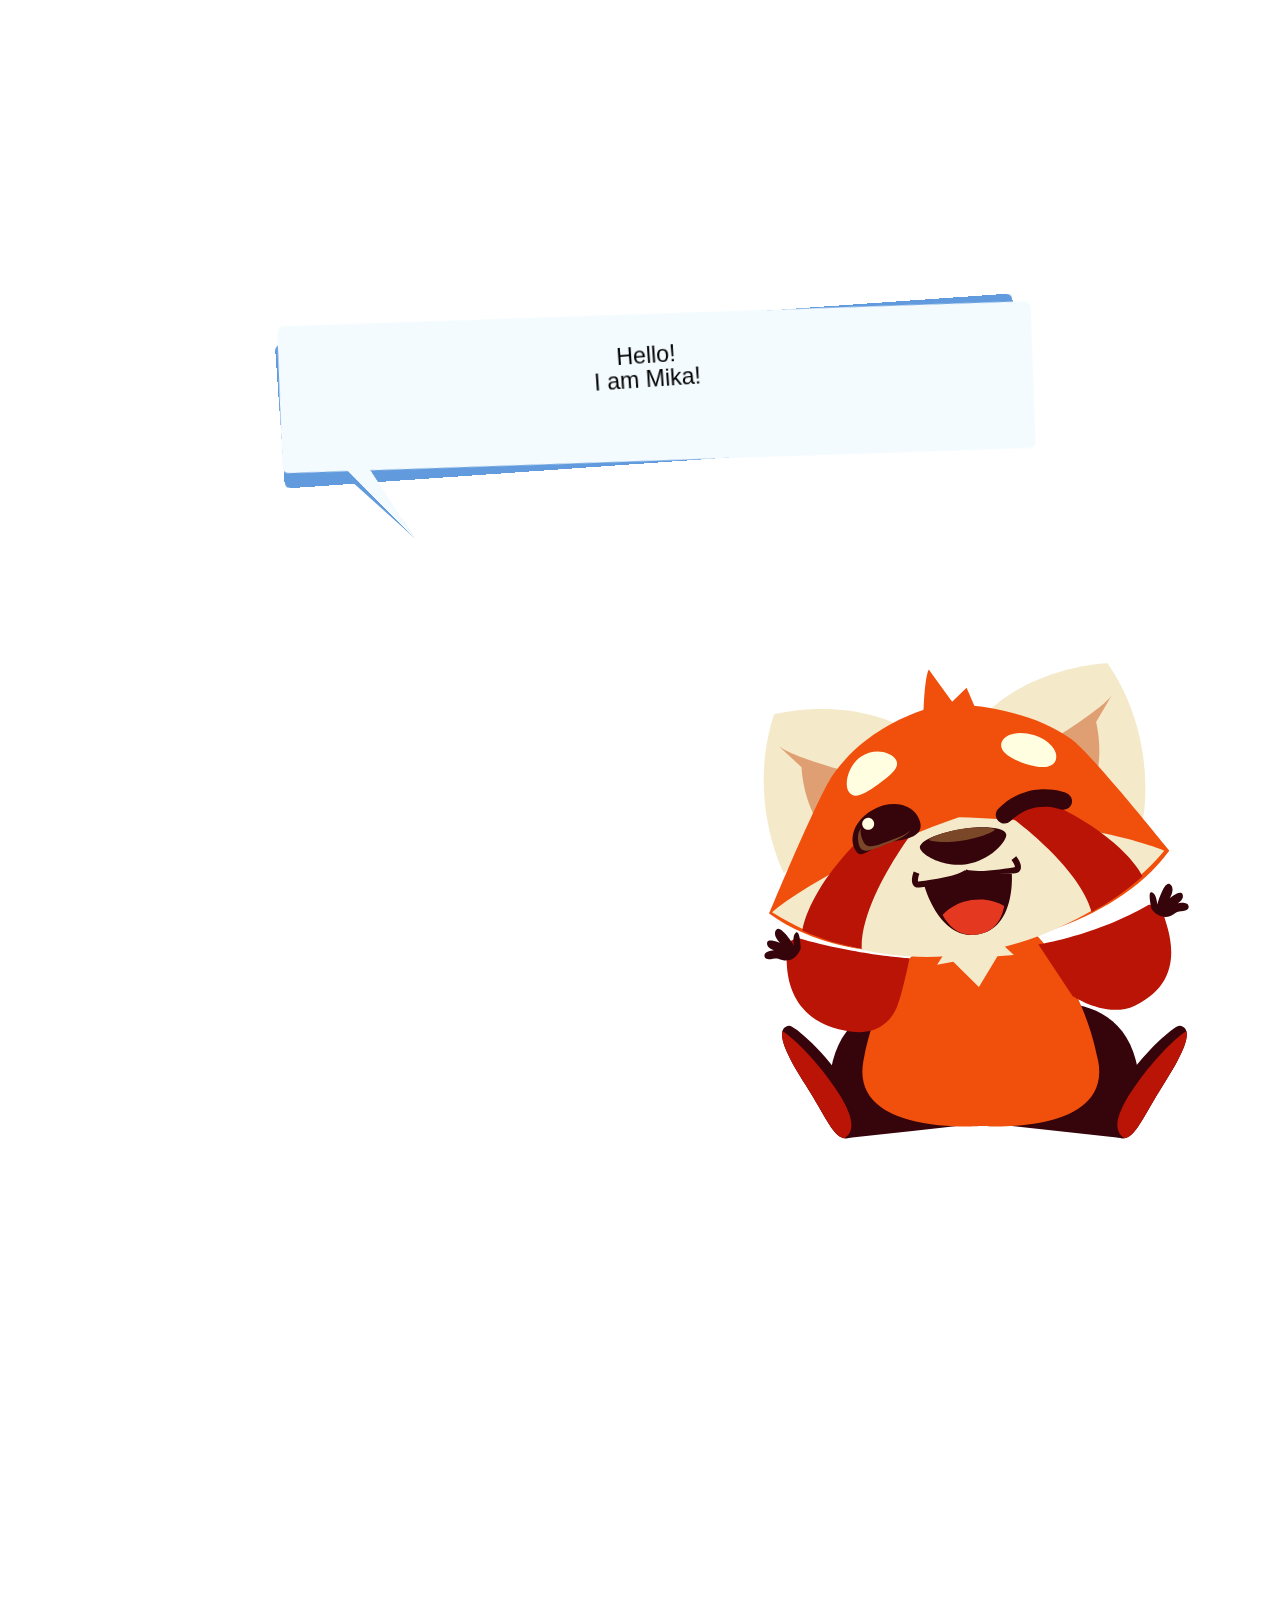
==== index.html @ baeb0e44 "Merge pull request #1 from sara-mansouri/master" ====
<!DOCTYPE html>
<html>
<head>
  <meta charset="utf-8">
  <meta name="viewport" content="width=device-width, initial-scale=1">
  <title>Made with Thimble</title>
  <link rel="stylesheet" href="style.css">
</head>
<body>

<!--  <img id="mobile" src="mm.jpg"/>-->
<div id="over">
  
  <div class='speech-bubble'>Hello!<br/> I am Mika!

  </div>
<!--  <img src="mika-happy-move hands.svg"/>-->

  <svg
       xmlns:dc="http://purl.org/dc/elements/1.1/"
       xmlns:cc="http://creativecommons.org/ns#"
       xmlns:rdf="http://www.w3.org/1999/02/22-rdf-syntax-ns#"
       xmlns:svg="http://www.w3.org/2000/svg"
       xmlns="http://www.w3.org/2000/svg"
       xmlns:sodipodi="http://sodipodi.sourceforge.net/DTD/sodipodi-0.dtd"
       xmlns:inkscape="http://www.inkscape.org/namespaces/inkscape"
     
       viewBox="0 0 744.09448819 1052.3622047"
       id="svg5405"
       version="1.1"
       inkscape:version="0.91 r13725"
       sodipodi:docname="mika-happy.svg">
    <defs
          id="defs5407">
      <clipPath
                clipPathUnits="userSpaceOnUse"
                id="clipPath4106">
        <path
              d="m 0,1476.927 800,0 L 800,0 0,0 0,1476.927 Z"
              id="path4108"
              inkscape:connector-curvature="0" />
      </clipPath>
    </defs>
    <sodipodi:namedview
                        id="base"
                        pagecolor="#ffffff"
                        bordercolor="#666666"
                        borderopacity="1.0"
                        inkscape:pageopacity="0.0"
                        inkscape:pageshadow="2"
                        inkscape:zoom="0.7"
                        inkscape:cx="205.50211"
                        inkscape:cy="623.32447"
                        inkscape:document-units="px"
                        inkscape:current-layer="layer1"
                        showgrid="false"
                        inkscape:window-width="761"
                        inkscape:window-height="874"
                        inkscape:window-x="101"
                        inkscape:window-y="73"
                        inkscape:window-maximized="0" />
    <metadata
              id="metadata5410">
      <rdf:RDF>
        <cc:Work
                 rdf:about="">
          <dc:format>image/svg+xml</dc:format>
          <dc:type
                   rdf:resource="http://purl.org/dc/dcmitype/StillImage" />
          <dc:title></dc:title>
        </cc:Work>
      </rdf:RDF>
    </metadata>
    <g
       inkscape:groupmode="layer"
       id="layer2"
       inkscape:label="belly" />
    <g
       inkscape:label="Layer 1"
       inkscape:groupmode="layer"
       id="layer1">
      <g
         transform="matrix(1.25,0,0,-1.25,153.28185,1514.057)"
         id="g4102">
        <g
           id="g4104"
           clip-path="url(#clipPath4106)">
          <g
             id="g4110"
             transform="translate(86.501,696.6113)">
            <path
                  d="m 0,0 c 0,0 -18.734,19.55 -10.88,49.866 13.804,53.28 79.084,33.791 79.084,33.791 0,0 16.106,-39.535 4,-75.783 L 0,0 Z"
                  style="fill:#36040b;fill-opacity:1;fill-rule:nonzero;stroke:none"
                  id="path4112"
                  inkscape:connector-curvature="0" />
          </g>
          <g
             id="g4114"
             transform="translate(260.4297,696.6113)">
            <path
                  d="m 0,0 c 0,0 18.734,19.55 10.88,49.866 -13.804,53.28 -79.084,33.791 -79.084,33.791 0,0 -16.106,-39.535 -4,-75.783 L 0,0 Z"
                  style="fill:#36040b;fill-opacity:1;fill-rule:nonzero;stroke:none"
                  id="path4116"
                  inkscape:connector-curvature="0" />
          </g>
          <g
             id="g4118"
             transform="translate(260.5898,727.8818)">
            <path
                  d="M 0,0 C -12.687,-19.705 -9.845,-27.876 -0.16,-31.271 9.523,-34.666 14.61,-18.507 28.765,3.496 41.444,23.209 49.02,39.706 38.978,41.099 36.041,41.507 15.944,24.76 0,0"
                  style="fill:#36040b;fill-opacity:1;fill-rule:nonzero;stroke:none"
                  id="path4120"
                  inkscape:connector-curvature="0" />
          </g>
          <g
             id="g4122"
             transform="translate(263.8682,696.2275)">
            <path
                  d="M 0,0 C -6.356,4.225 -6.819,12.637 3.985,29.419 17.211,49.957 33.283,64.97 40.06,69.265 41.778,63.201 35.105,50.104 25.486,35.15 13.099,15.894 7.656,1.114 0,0"
                  style="fill:#b91405;fill-opacity:1;fill-rule:nonzero;stroke:none"
                  id="path4124"
                  inkscape:connector-curvature="0" />
          </g>
          <g
             id="g4126"
             transform="translate(246.9805,746.1816)">
            <path
                  d="m 0,0 c -9.293,50.44 -40.293,81.951 -40.293,81.951 l -30.449,1.96 -47.434,-14.165 c 0,0 -24.22,-19.306 -33.515,-69.746 -8.689,-47.161 70.601,-42.343 75.846,-41.973 C -70.602,-42.343 8.689,-47.161 0,0"
                  style="fill:#f14f0c;fill-opacity:1;fill-rule:nonzero;stroke:none"
                  id="path4128"
                  inkscape:connector-curvature="0" />
          </g>
          <g
             id="g4130"
             transform="translate(43.9355,867.3516)">
            <path
                  d="m 0,0 c 0,0 -24.502,47.18 -6.331,102.741 0,0 49.136,13.237 90.543,-12.284 L 0,0 Z"
                  style="fill:#f4e9c9;fill-opacity:1;fill-rule:nonzero;stroke:none"
                  id="path4132"
                  inkscape:connector-curvature="0" />
          </g>
          <g
             id="g4134"
             transform="translate(90.1533,931.6641)">
            <path
                  d="m 0,0 c 0,0 -39.036,10.104 -49.258,17.674 l 14.472,-13.45 c 0,0 0.546,-19.608 10.772,-35.501 L 0,0 Z"
                  style="fill:#e09f73;fill-opacity:1;fill-rule:nonzero;stroke:none"
                  id="path4136"
                  inkscape:connector-curvature="0" />
          </g>
          <g
             id="g4138"
             transform="translate(34.3809,841.4951)">
            <path
                  d="m 0,0 c 0,0 31.239,75.073 40.941,89.146 18.882,27.384 48.371,40.377 70.407,45.639 L 135.904,-21.76 C 135.904,-21.76 53.561,-39.037 0,0"
                  style="fill:#f14f0c;fill-opacity:1;fill-rule:nonzero;stroke:none"
                  id="path4140"
                  inkscape:connector-curvature="0" />
          </g>
          <g
             id="g4142"
             transform="translate(86.1025,919.7783)">
            <path
                  d="M 0,0 C 3.497,-4.918 10.308,-0.82 18.598,5.072 26.886,10.966 33.512,16.422 30.014,21.34 26.518,26.258 15.808,28.809 7.52,22.915 -0.77,17.022 -3.497,4.918 0,0"
                  style="fill:#fffee1;fill-opacity:1;fill-rule:nonzero;stroke:none"
                  id="path4144"
                  inkscape:connector-curvature="0" />
          </g>
          <g
             id="g4146"
             transform="translate(275.9297,902.6836)">
            <path
                  d="m 0,0 c 0,0 10.176,52.179 -22.949,100.345 0,0 -50.875,-1.184 -83.386,-37.362 L 0,0 Z"
                  style="fill:#f4e9c9;fill-opacity:1;fill-rule:nonzero;stroke:none"
                  id="path4148"
                  inkscape:connector-curvature="0" />
          </g>
          <g
             id="g4150"
             transform="translate(213.4268,951.3203)">
            <path
                  d="M 0,0 C 0,0 34.593,20.719 42.259,30.869 L 32.177,13.878 c 0,0 5.014,-18.964 -0.306,-37.098 L 0,0 Z"
                  style="fill:#e09f73;fill-opacity:1;fill-rule:nonzero;stroke:none"
                  id="path4152"
                  inkscape:connector-curvature="0" />
          </g>
          <g
             id="g4154"
             transform="translate(292.8486,882.04)">
            <path
                  d="m 0,0 c 0,0 -49.395,61.8 -63.133,71.971 -23.142,17.137 -62.102,23.897 -84.691,22.159 l 24.556,-156.544 c 0,0 84.231,8.851 123.268,62.414"
                  style="fill:#f14f0c;fill-opacity:1;fill-rule:nonzero;stroke:none"
                  id="path4156"
                  inkscape:connector-curvature="0" />
          </g>
          <g
             id="g4158"
             transform="translate(289.6494,881.9785)">
            <path
                  d="m 0,0 c -15.101,6.567 -63.985,20.031 -132.516,21.599 l -0.004,0.027 c -0.025,-0.008 -0.049,-0.018 -0.075,-0.027 -0.025,0.001 -0.051,0.002 -0.078,0.003 l 0.005,-0.028 C -197.427,-0.899 -240.971,-28.863 -253.335,-39.739 -149.39,-103.687 -39.386,-48.228 0,0"
                  style="fill:#f4e9c9;fill-opacity:1;fill-rule:nonzero;stroke:none"
                  id="path4160"
                  inkscape:connector-curvature="0" />
          </g>
          <g
             id="g4162"
             transform="translate(134.7119,859.4531)">
            <path
                  d="M 0,0 C 0,0 9.516,-35.422 34.353,-31.524 59.19,-27.629 56.47,7.75 56.47,7.75 L 27.288,8.807 0,0 Z"
                  style="fill:#36040b;fill-opacity:1;fill-rule:nonzero;stroke:none"
                  id="path4164"
                  inkscape:connector-curvature="0" />
          </g>
          <g
             id="g4166"
             transform="translate(165.0518,850.1396)">
            <path
                  d="m 0,0 c -7.73,-1.212 -14.3,-4.838 -18.593,-9.664 4.254,-7.71 11.25,-14.329 22.606,-12.547 11.263,1.767 15.706,9.953 17.196,18.374 C 15.585,-0.322 7.986,1.254 0,0"
                  style="fill:#e53820;fill-opacity:1;fill-rule:nonzero;stroke:none"
                  id="path4168"
                  inkscape:connector-curvature="0" />
          </g>
          <g
             id="g4170"
             transform="translate(55.8809,830.5439)">
            <path
                  d="m 0,0 c 12.458,-5.687 25.584,-9.485 38.338,-11.976 -1.09,31.115 33.438,76.24 33.438,76.24 L 40.109,60.424 C 36.809,58.391 37.754,58.47 34.713,56.456 12.268,33.707 2.052,12.312 0,0"
                  style="fill:#b91405;fill-opacity:1;fill-rule:nonzero;stroke:none"
                  id="path4172"
                  inkscape:connector-curvature="0" />
          </g>
          <g
             id="g4174"
             transform="translate(275.5576,865.5693)">
            <path
                  d="m 0,0 c -10.118,-9.229 -21.45,-16.864 -32.83,-23.139 -8.489,29.952 -51.762,60.981 -51.762,60.981 l 19.721,13.77 c 3.765,-0.924 11.113,-8.063 14.624,-9.049 C -21.913,27.78 -5.723,11.091 0,0"
                  style="fill:#b91405;fill-opacity:1;fill-rule:nonzero;stroke:none"
                  id="path4176"
                  inkscape:connector-curvature="0" />
          </g>
          <g
             id="g4178"
             transform="translate(219.6396,940.7266)">
            <path
                  d="m 0,0 c -1.821,-5.753 -9.739,-5.733 -19.435,-2.659 -9.694,3.071 -17.494,8.032 -15.671,13.783 1.822,5.753 11.159,7.925 20.853,4.852 C -4.558,12.903 1.822,5.751 0,0"
                  style="fill:#fffee1;fill-opacity:1;fill-rule:nonzero;stroke:none"
                  id="path4180"
                  inkscape:connector-curvature="0" />
          </g>
          <g
             id="g4182"
             transform="translate(134.125,970.0146)">
            <path
                  d="M 0,0 C 0,0 0.396,22.723 3.375,28.967 L 18.503,8.233 27.834,17.252 34.078,2.68 0,0 Z"
                  style="fill:#f14f0c;fill-opacity:1;fill-rule:nonzero;stroke:none"
                  id="path4184"
                  inkscape:connector-curvature="0" />
          </g>
          <g
             id="g4186"
             transform="translate(130.5508,903.9785)">
            <path
                  d="m 0,0 c 4.611,-8.623 0.006,-13.672 -12.63,-15.339 -19.167,-2.528 -23.414,-14.492 -28.024,-5.869 -4.613,8.622 0.715,19.928 11.955,25.938 C -17.46,10.741 -4.611,8.623 0,0"
                  style="fill:#36040b;fill-opacity:1;fill-rule:nonzero;stroke:none"
                  id="path4188"
                  inkscape:connector-curvature="0" />
          </g>
          <g
             id="g4190"
             transform="translate(116.7354,890.209)">
            <path
                  d="m 0,0 c -9.452,-3.411 -17.241,-7.619 -20.498,-3.887 -1.466,1.68 -3.764,8.244 -2.224,10.355 -3.318,-2.806 -2.397,-11.021 -0.407,-13.301 3.257,-3.73 11.532,1.174 20.985,4.585 C 3.053,-0.374 6.905,2.221 8.784,4.795 6.675,3.011 3.674,1.325 0,0"
                  style="fill:#7a4729;fill-opacity:1;fill-rule:nonzero;stroke:none"
                  id="path4192"
                  inkscape:connector-curvature="0" />
          </g>
          <g
             id="g4194"
             transform="translate(102.2061,899.9639)">
            <path
                  d="m 0,0 c 0.332,-2.107 -1.109,-4.085 -3.218,-4.416 -2.108,-0.33 -4.085,1.111 -4.415,3.219 -0.331,2.108 1.11,4.085 3.218,4.416 C -2.308,3.549 -0.33,2.108 0,0"
                  style="fill:#fffee2;fill-opacity:1;fill-rule:nonzero;stroke:none"
                  id="path4196"
                  inkscape:connector-curvature="0" />
          </g>
          <g
             id="g4198"
             transform="translate(187.5547,892.5957)">
            <path
                  d="m 0,0 c 0.669,-4.267 -10.142,-16.861 -25.536,-19.275 -15.396,-2.414 -29.542,6.262 -30.212,10.53 -0.669,4.268 11.267,9.685 26.662,12.1 C -13.691,5.771 -0.669,4.269 0,0"
                  style="fill:#36040b;fill-opacity:1;fill-rule:nonzero;stroke:none"
                  id="path4200"
                  inkscape:connector-curvature="0" />
          </g>
          <g
             id="g4202"
             transform="translate(180.2793,895.7148)">
            <path
                  d="m 0,0 c 0.17,-1.086 -8.919,-5.282 -20.657,-7.123 -11.735,-1.842 -21.673,-0.63 -21.845,0.456 -0.169,1.086 8.946,5.114 20.683,6.955 C -10.082,2.128 -0.171,1.086 0,0"
                  style="fill:#7a4729;fill-opacity:1;fill-rule:nonzero;stroke:none"
                  id="path4204"
                  inkscape:connector-curvature="0" />
          </g>
          <g
             id="g4206"
             transform="translate(186.4121,899.5264)">
            <path
                  d="m 0,0 c -1.437,0 -2.871,0.549 -3.963,1.647 -2.176,2.189 -2.165,5.726 0.024,7.902 19.693,19.576 43.123,10.525 44.111,10.129 2.865,-1.145 4.26,-4.397 3.113,-7.262 C 42.144,9.56 38.902,8.166 36.048,9.294 35.271,9.592 18.296,15.896 3.938,1.624 2.849,0.541 1.424,0 0,0"
                  style="fill:#36040b;fill-opacity:1;fill-rule:nonzero;stroke:none"
                  id="path4208"
                  inkscape:connector-curvature="0" />
          </g>
          <g
             id="g4210"
             transform="translate(130.7891,858.1709)">
            <path
                  d="m 0,0 c -1.729,0 -2.697,0.854 -3.146,1.417 -2.05,2.564 -0.372,7.495 0.191,8.945 L 0.691,8.946 -1.132,9.654 0.692,8.948 C -0.058,7.004 -0.444,4.58 -0.123,3.916 -0.056,3.908 0.075,3.903 0.289,3.936 5.325,4.689 23.652,6.733 30.322,11.418 l 1.248,-3.2 C 24.369,3.159 6.333,0.886 0.869,0.068 0.561,0.021 0.271,0 0,0"
                  style="fill:#36040b;fill-opacity:1;fill-rule:nonzero;stroke:none"
                  id="path4212"
                  inkscape:connector-curvature="0" />
          </g>
          <g
             id="g4214"
             transform="translate(186.9141,867.1621)">
            <path
                  d="m 0,0 c -8.066,0 -20.215,-2.084 -26.437,-0.056 l 1.21,2.719 C -17.476,0.137 0.863,3.431 5.896,4.187 6.11,4.219 6.234,4.261 6.298,4.288 6.406,5.015 5.31,7.257 4.045,8.86 l 3.071,2.421 C 8.08,10.061 11.13,5.836 9.921,2.784 9.613,2.011 8.758,0.66 6.476,0.318 5.075,0.109 2.779,0 0,0"
                  style="fill:#36040b;fill-opacity:1;fill-rule:nonzero;stroke:none"
                  id="path4216"
                  inkscape:connector-curvature="0" />
          </g>
          <g
             id="g4218"
             transform="translate(192.5176,814.6357)">
            <path
                  d="m 0,0 -7.003,6.442 -18.572,-2.33 -0.276,-0.035 -18.572,-2.33 -5.193,-7.973 10.463,1.877 16.387,-16.169 0.045,-0.351 0.117,0.193 0.161,-0.159 -0.045,0.352 11.884,19.715 L 0,0 Z"
                  style="fill:#f4e9c9;fill-opacity:1;fill-rule:nonzero;stroke:none"
                  id="path4220"
                  inkscape:connector-curvature="0" />
          </g>
          <g
             id="right-arm"
             transform="translate(208.3643,821.4287)">
            <path
                  d="m 0,0 c 0,0 37.292,5.759 71.322,25.626 0,0 8.241,0.49 9.989,-7.682 1.24,-5.802 16.971,-40.297 -19.03,-57.43 -18.153,-8.641 -40.262,6.207 -40.262,6.207 L 0,0 Z"
                  style="fill:#b91405;fill-opacity:1;fill-rule:nonzero;stroke:none"
                  id="right-arm-path"
                  inkscape:connector-curvature="0" />
          </g>
          <g
             id="right-hand"
             transform="translate(281.4502,844.4277)">
            <path
                  d="M 0,0 C 0,0 -2.942,11.825 0.181,10.698 3.303,9.573 3.675,2.894 3.675,2.894 c 0,0 4.368,15.575 8.195,13.091 3.825,-2.484 -0.154,-9.171 -0.154,-9.171 0,0 6.867,5.843 8.263,2.619 1.396,-3.224 -2.999,-5.78 -2.999,-5.78 0,0 6.551,1.542 6.975,-2.08 0.422,-3.622 -6.499,-2.608 -8.09,-3.912 C 6.675,-9.863 0,0 0,0"
                  style="fill:#36040b;fill-opacity:1;fill-rule:nonzero;stroke:none"
                  id="right-hand-path"
                  inkscape:connector-curvature="0" />
          </g>
          <g
             id="left-arm"
             transform="translate(125.1172,812.4893)">
            <path
                  d="m 0,0 c 0,0 -32.242,1.692 -72.256,13.072 0,0 -8.268,-1.342 -7.298,-9.472 0.691,-5.775 -3.427,-41.932 37.626,-50.288 20.702,-4.214 29.342,5.552 33.562,14.711 C -4.99,-24.648 0,0 0,0"
                  style="fill:#b91405;fill-opacity:1;fill-rule:nonzero;stroke:none"
                  id="left-arm-path"
                  inkscape:connector-curvature="0" />
          </g>
          <g
             id="left-hand"
             transform="translate(54.8604,818.9062)">
            <path
                  d="m 0,0 c 0,0 -0.423,12.18 -3.115,10.236 -2.693,-1.94 -1.213,-8.465 -1.213,-8.465 0,0 -8.485,13.773 -11.481,10.333 -2.993,-3.44 2.671,-8.774 2.671,-8.774 0,0 -8.208,3.729 -8.664,0.245 -0.456,-3.484 4.472,-4.732 4.472,-4.732 0,0 -6.722,-0.321 -6.133,-3.919 0.591,-3.599 6.965,-0.721 8.854,-1.535 C -3.703,-11.318 0,0 0,0"
                  style="fill:#36040b;fill-opacity:1;fill-rule:nonzero;stroke:none"
                  id="left-hand-path"
                  inkscape:connector-curvature="0" />
          </g>
          <g
             id="g4238"
             transform="translate(86.3408,727.8818)">
            <path
                  d="M 0,0 C 12.687,-19.705 9.845,-27.876 0.16,-31.271 -9.523,-34.666 -14.61,-18.507 -28.765,3.496 -41.444,23.209 -49.02,39.706 -38.978,41.099 -36.041,41.507 -15.944,24.76 0,0"
                  style="fill:#36040b;fill-opacity:1;fill-rule:nonzero;stroke:none"
                  id="path4240"
                  inkscape:connector-curvature="0" />
          </g>
          <g
             id="g4242"
             transform="translate(83.0625,696.2275)">
            <path
                  d="M 0,0 C 6.356,4.225 6.819,12.637 -3.985,29.419 -17.211,49.957 -33.283,64.97 -40.06,69.265 -41.778,63.201 -35.105,50.104 -25.486,35.15 -13.099,15.894 -7.656,1.114 0,0"
                  style="fill:#b91405;fill-opacity:1;fill-rule:nonzero;stroke:none"
                  id="path4244"
                  inkscape:connector-curvature="0" />
          </g>
          <g
             id="g4246"
             transform="translate(459.8125,1132.9404)" />
        </g>
      </g>
    </g>
  </svg>
 
  </div>
</body>
</html>
---- style.css ----
body {
  font-family: "Open Sans", sans-serif;
}

body{
/*
  height: :600px;
  width: 250px;
*/
  background-image: url(mm.jpg);
  background-repeat: no-repeat;
  background-size: cover ;
/*  background: dimgrey; perspective: 35em; */  
  
}
#mobile{ 
/*  width: 100%;  height: 100%;*/
}
#over{
  
/*top: 40%;*/
  position: absolute;
  width: 80%;
  margin: 10%;
  bottom: 33%;
/*
  background-color: rgba(0, 0, 0, 0.6);
  background-size: cover;
*/

}
.speech-bubble {
  position: relative;
  margin: .5em auto;
  padding: 1em;
  width: 70%; height: 4em;
  border-radius: .25em;
  transform: rotate(-4deg) rotateY(15deg);
  background: #629bdd;
  font: 1.5em/1 Century Gothic, Verdana, sans-serif;
  text-align: center;
}
.speech-bubble:before, .speech-bubble:after {
  position: absolute;
  z-index: -1;
  content: '';
}
.speech-bubble:after {
  top: 0; right: 0; bottom: 0; left: 0;
  border-radius: inherit;
  transform: rotate(2deg) translate(.35em, -.15em) scale(1.02);
  background: #f4fbfe;
}
.speech-bubble:before {
  border: solid 0 transparent;
  border-right: solid 3.5em #f4fbfe;
  border-bottom: solid .25em #629bdd;
  bottom: .25em; left: 1.25em;
  width: 0; height: 1em;
  transform: rotate(45deg) skewX(75deg);
}

#invis{visibility:hidden;}
svg {
  position: absolute;
  right:-30%;
  top:20%;
  width: 90%;
 
/*  border: 10px solid #ccc;*/
/*  float: left;*/
  margin-right: 20px;
}
/* Chrome, Safari, Opera */

@keyframes rotateInDownLeft {
  from {
    transform-origin: left bottom;
    transform: rotate(-20deg);
    opacity: 1;
  }

  to {
    transform-origin: left bottom;
    transform: none;
    opacity: 1;
  }
}
@keyframes rotateInDownLeftHand {
  from {
    transform-origin: -70px 0px 0px;
    transform: rotate(-20deg);
    opacity: 1;
  }

  to {
    transform-origin: -70px 0px 0px;
    transform: none;
    opacity: 1;
  }
}
@keyframes rotateInDownRight {
  from {
    transform-origin: right bottom;
    transform: rotate3d(0, 0, 1, 20deg);
    opacity: 1;
  }

  to {
    transform-origin: right bottom;
    transform: none;
    opacity: 1;
  }
}

@keyframes rotateInDownRightHand{
  from {
    transform-origin: 70px 0px 0px;
    transform: rotate3d(0, 0, 1, 20deg);
    opacity: 1;
  }

  to {
    transform-origin: 70px 0px 0px;
    transform: none;
    opacity: 1;
  }
}

.rotateInDownLeft {animation-name: rotateInDownLeft;}

#left-arm-path    {animation: rotateInDownRight 2s infinite alternate;}
#left-hand-path  {animation: rotateInDownRightHand 2s infinite alternate;}
#right-arm-path   {animation: rotateInDownLeft 2s infinite alternate;}
#right-hand-path  {animation: rotateInDownLeftHand 2s infinite alternate;}
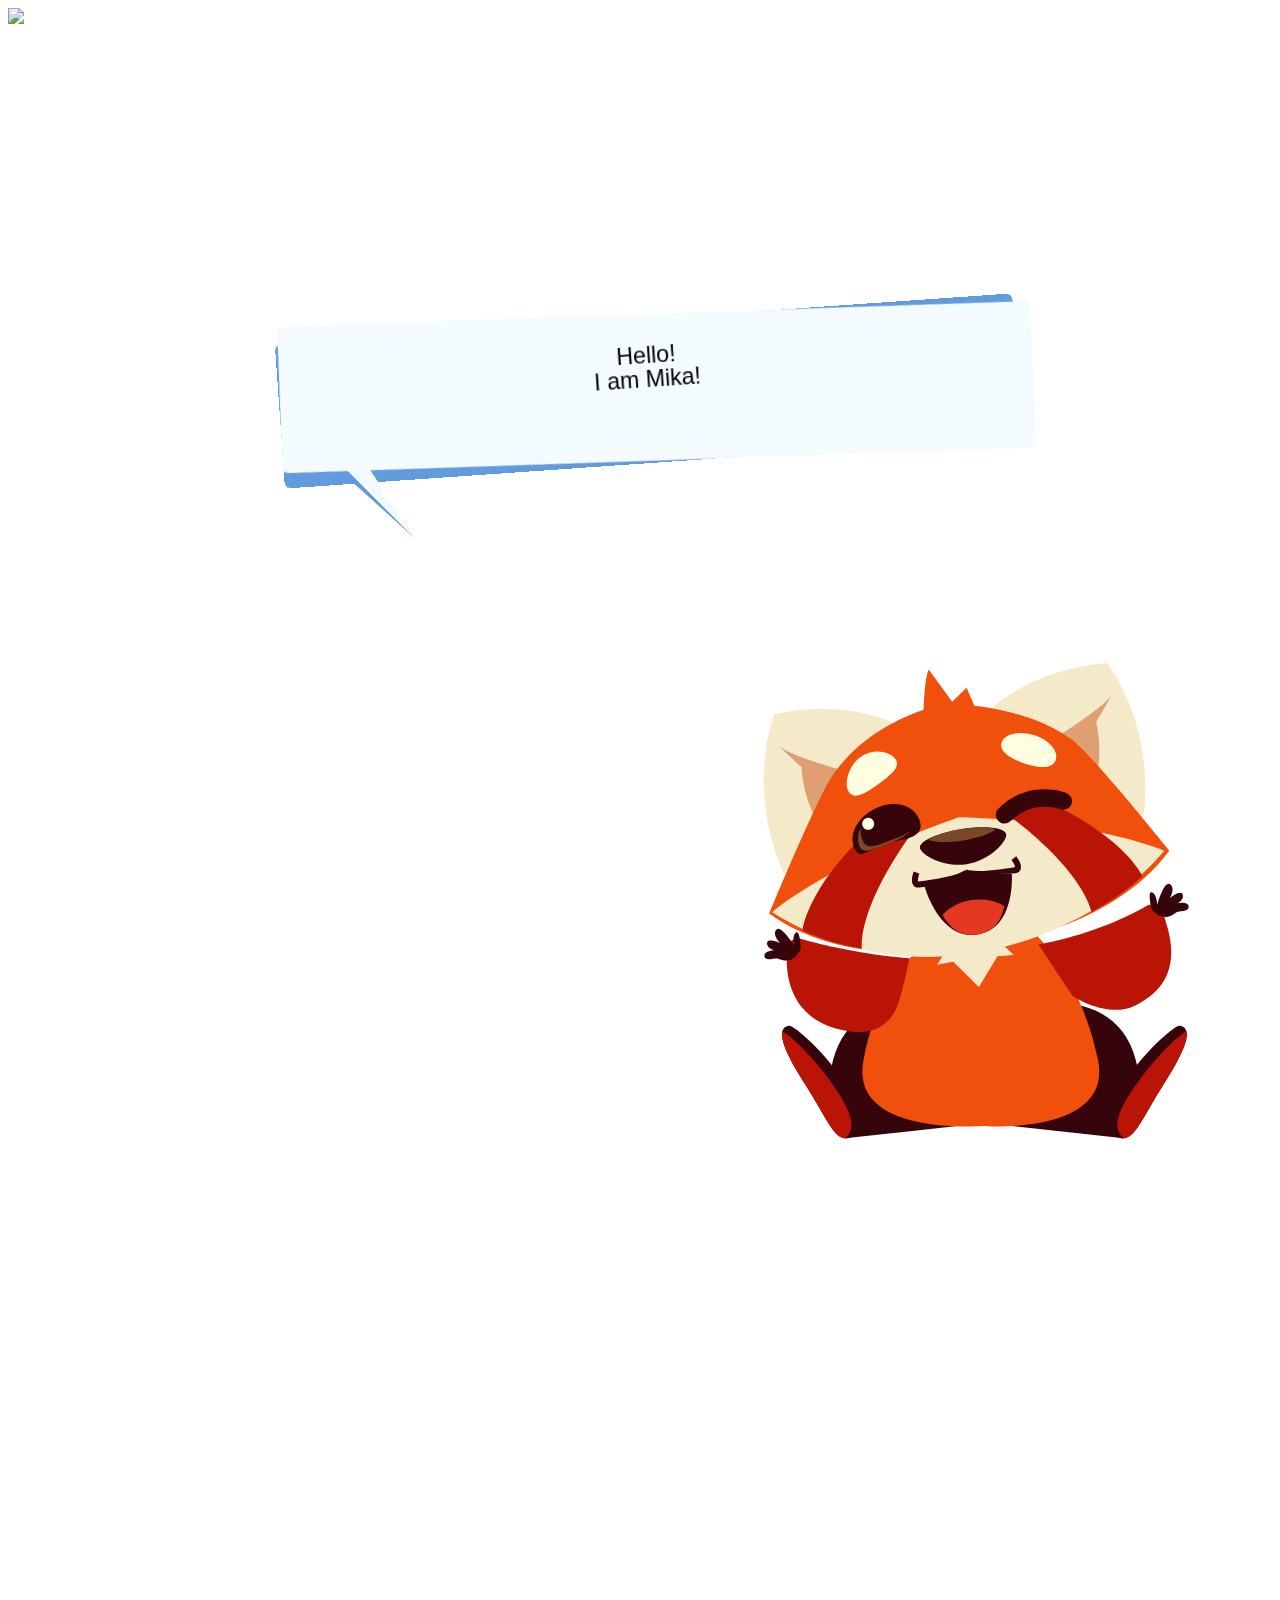
==== commit 1299a00c: "Update index.html" ====
--- a/index.html
+++ b/index.html
@@ -8,7 +8,7 @@
 </head>
 <body>
 
-<!--  <img id="mobile" src="mm.jpg"/>-->
+  <img id="mobile" src="mm.jpg"/>
 <div id="over">
   
   <div class='speech-bubble'>Hello!<br/> I am Mika!
@@ -401,4 +401,4 @@
  
   </div>
 </body>
-</html>+</html>
